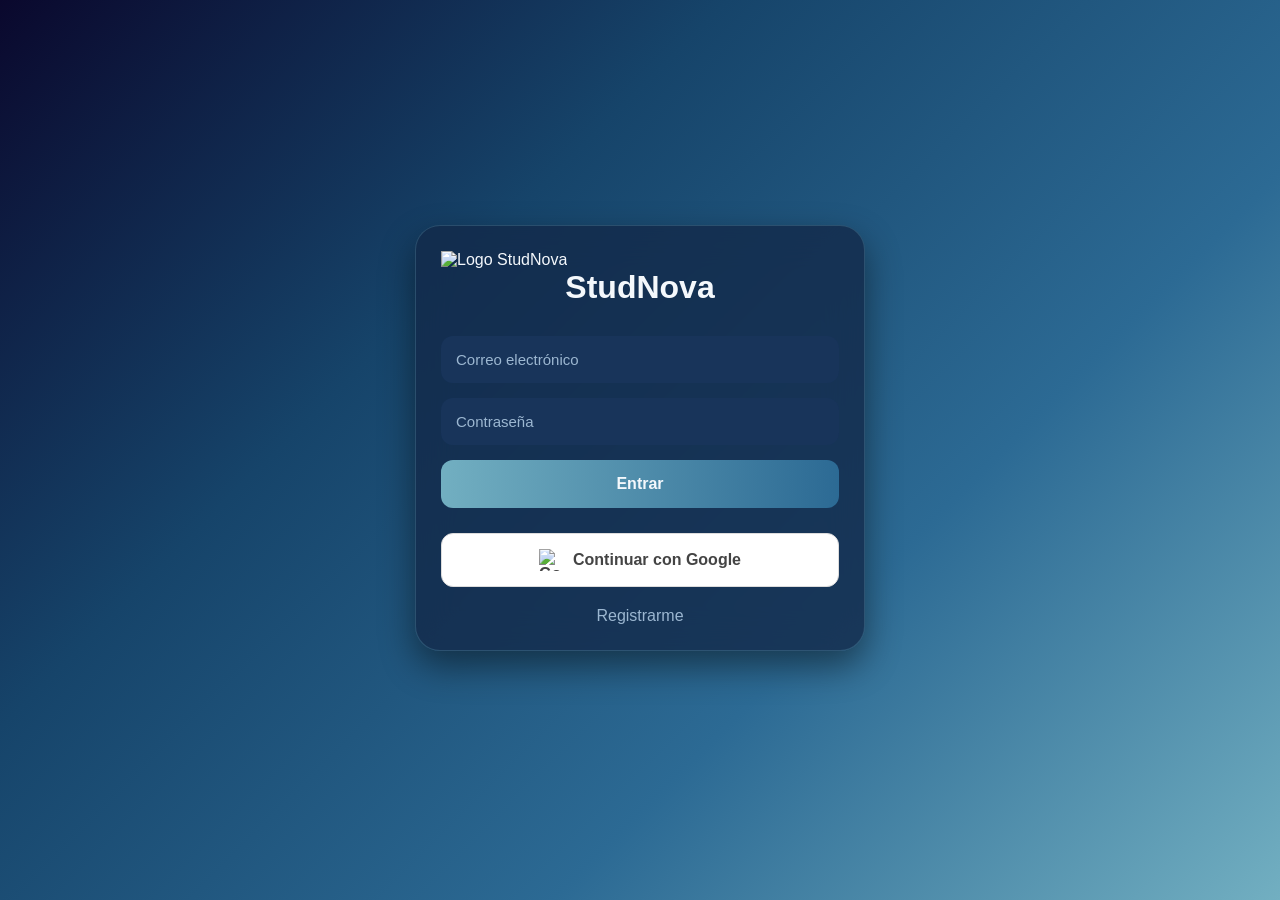
==== login/login.html @ df1944ea "nose" ====
<!DOCTYPE html>
<html lang="es">
<head>
    <meta charset="UTF-8">
    <meta name="viewport" content="width=device-width, initial-scale=1.0">
    <title>StudNova — Iniciar sesión</title>
    <link rel="stylesheet" href="login.css">
    <script src="https://accounts.google.com/gsi/client" async defer></script>
</head>
<body>
    <div class="container">
        <div class="form-container active" id="login">
            <img src="image.png" alt="Logo StudNova" width="50" height="50" class="logo">
            <br>
            <h2>StudNova</h2>
            <p id="loginMensaje" class="form-mensaje"></p>
            <form id="formLogin">
                <input type="email" id="loginCorreo" placeholder="Correo electrónico" required>
                <input type="password" id="loginPassword" placeholder="Contraseña" required maxlength="10">
                <button type="submit">Entrar</button>
                <button type="button" id="btnGoogle" class="google-btn">
                    <img src="https://www.svgrepo.com/show/475656/google-color.svg" alt="Google" width="20">
                    Continuar con Google
                </button>
            </form>
            <div class="links">
                <a href="#" onclick="mostrarFormulario('register'); return false;">Registrarme</a>
            </div>
        </div>

        <div class="form-container" id="register">
            <h2>Registrarme</h2>
            <p id="registerMensaje" class="form-mensaje error" hidden></p>
            <form id="formRegister">
                <input type="text" id="registerNombre" placeholder="Nombre completo" required>
                <input type="email" id="registerCorreo" placeholder="Correo electrónico" required>
                <input type="password" id="registerPassword" placeholder="Contraseña (máx. 10)" required maxlength="10">
                <button type="submit">Crear cuenta</button>
            </form>
            <div class="links">
                <a href="#" onclick="mostrarFormulario('login'); return false;">Ya tengo cuenta</a>
            </div>
        </div>
    </div>

    <script src="login.js"></script>

    <script>
      
  const GOOGLE_CLIENT_ID = "625376533141-3vug0hb9n3u6kqqk7gmi7g7cf1nfo6ql.apps.googleusercontent.com";

  let tokenClient;

  function handleGoogleResponse(user) {
    localStorage.setItem("user", JSON.stringify(user));
    localStorage.setItem("userEmail", user.email);
    localStorage.setItem("userName", user.name);
    localStorage.setItem("userPhoto", user.picture);
    localStorage.setItem("isLoggedIn", "true");
    localStorage.setItem("loginMethod", "google");
    document.getElementById("loginMensaje").textContent = "¡Bienvenido " + user.name + "!";
    document.getElementById("loginMensaje").style.color = "lightgreen";
    setTimeout(() => {
        window.location.href = "/ia/interfaz.html";
    }, 800);
  }

  window.onload = () => {
    // Inicializa el cliente que abre POPUP siempre
    tokenClient = google.accounts.oauth2.initTokenClient({
      client_id: GOOGLE_CLIENT_ID,
      scope: "email profile openid",
      callback: async (tokenResponse) => {
        // Con el token pedimos los datos del usuario
        const res = await fetch("https://www.googleapis.com/oauth2/v3/userinfo", {
          headers: { Authorization: `Bearer ${tokenResponse.access_token}` }
        });
        const user = await res.json();
        handleGoogleResponse(user);
      },
    });

    document.getElementById("btnGoogle").addEventListener("click", () => {
      tokenClient.requestAccessToken(); // Esto SI abre el coso de Google
    });
  };
</script>
</body>
</html>
---- login/login.css ----
@import url('https://fonts.googleapis.com/css2?family=SN+Pro:ital,wght@0,200..900;1,200..900&display=swap');

:root{
    --bg-dark: #0A082D;
    --primary: #16446A;
    --secondary: #72AFC1;
    --accent: #2C6A94;
    --card: rgba(18, 40, 72, 0.78);
    --input: #18345A;
    --border: rgba(114,175,193,.25);
    --text: #F4F8FC;
    --text2: #9CB7D1;
    --shadow: rgba(0,0,0,.45);
}

*{
    margin:0;
    padding:0;
    box-sizing:border-box;
    font-family: "SN Pro", sans-serif;
}

body{
    min-height:100vh;
    display:flex;
    justify-content:center;
    align-items:center;
    background:linear-gradient(
        135deg,
        var(--bg-dark),
        var(--primary),
        var(--accent),
        var(--secondary)
    );
}

.container{
    width:450px;
    min-height:570px;
    position:relative;
    padding-top:60px;
}

.form-container{
    position:absolute;
    width:100%;
    background:var(--card);
    backdrop-filter:blur(18px);
    border:1px solid var(--border);
    border-radius:25px;
    padding:25px;
    color:var(--text);
    opacity:0;
    transform:translateY(50px);
    pointer-events:none;
    transition:.5s ease;
    box-shadow:0 15px 35px var(--shadow);
}

.form-container.active{
    opacity:1;
    transform:translateY(0);
    pointer-events:auto;
}

h2{
    text-align:center;
    margin-bottom:30px;
    font-size:2rem;
    color:var(--text);
}

form{
    display:flex;
    flex-direction:column;
    gap:15px;
}

input{
    padding:15px;
    border:none;
    outline:none;
    border-radius:12px;
    background:var(--input);
    color:var(--text);
    font-size:15px;
}

input::placeholder{
    color:var(--text2);
}

button{
    padding:15px;
    border:none;
    border-radius:12px;
    font-size:16px;
    font-weight:bold;
    cursor:pointer;
    color:var(--text);
    background:linear-gradient(
        90deg,
        var(--secondary),
        var(--accent)
    );
    transition:.3s;
}

button:hover{
    transform:translateY(-3px);
    box-shadow:0 15px 35px var(--shadow);
}

.links{
    margin-top:20px;
    display:flex;
    flex-direction:column;
    gap:10px;
    text-align:center;
}

.links a{
    color:var(--text2);
    text-decoration:none;
    transition:.3s;
}

.links a:hover{
    color:var(--secondary);
}

.form-mensaje {
    text-align: center;
    margin-bottom: 12px;
    font-size: 0.9rem;
}

.form-mensaje.error {
    color: #E9938A;
}

.google-btn{
    margin-top:10px;
    display:flex;
    justify-content:center;
    align-items:center;
    gap:12px;

    background:#ffffff;
    color:#444;

    border:1px solid #dcdcdc;

    font-weight:600;
}

.google-btn img{
    width:22px;
    height:22px;
}

.google-btn:hover{
    background:#f7f7f7;
    color:#111;
}
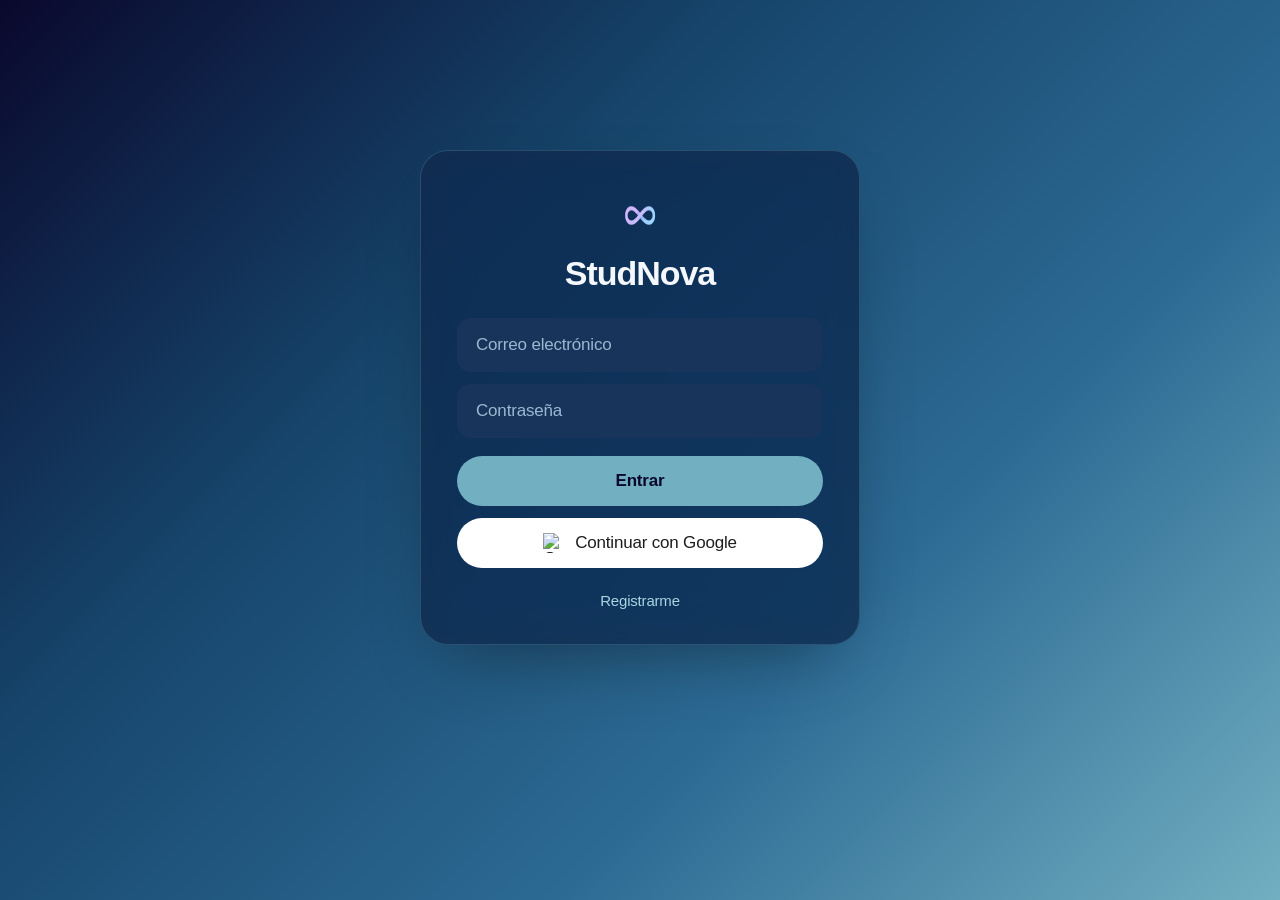
==== commit a4ca85e8: "nose" ====
--- a/login/login.html
+++ b/login/login.html
@@ -16,7 +16,7 @@
             <p id="loginMensaje" class="form-mensaje"></p>
             <form id="formLogin">
                 <input type="email" id="loginCorreo" placeholder="Correo electrónico" required>
-                <input type="password" id="loginPassword" placeholder="Contraseña" required maxlength="10">
+                <input type="password" id="loginPassword" placeholder="Contraseña" required>
                 <button type="submit">Entrar</button>
                 <button type="button" id="btnGoogle" class="google-btn">
                     <img src="https://www.svgrepo.com/show/475656/google-color.svg" alt="Google" width="20">
@@ -34,7 +34,7 @@
             <form id="formRegister">
                 <input type="text" id="registerNombre" placeholder="Nombre completo" required>
                 <input type="email" id="registerCorreo" placeholder="Correo electrónico" required>
-                <input type="password" id="registerPassword" placeholder="Contraseña (máx. 10)" required maxlength="10">
+                <input type="password" id="registerPassword" placeholder="Contraseña" required>
                 <button type="submit">Crear cuenta</button>
             </form>
             <div class="links">
@@ -51,39 +51,96 @@
 
   let tokenClient;
 
-  function handleGoogleResponse(user) {
-    localStorage.setItem("user", JSON.stringify(user));
-    localStorage.setItem("userEmail", user.email);
-    localStorage.setItem("userName", user.name);
-    localStorage.setItem("userPhoto", user.picture);
-    localStorage.setItem("isLoggedIn", "true");
-    localStorage.setItem("loginMethod", "google");
-    document.getElementById("loginMensaje").textContent = "¡Bienvenido " + user.name + "!";
-    document.getElementById("loginMensaje").style.color = "lightgreen";
-    setTimeout(() => {
+  async function handleGoogleResponse(user) {
+    const mensaje = document.getElementById("loginMensaje");
+    if (mensaje) {
+      mensaje.hidden = false;
+      mensaje.textContent = "Sincronizando cuenta con StudNova...";
+      mensaje.style.color = "#93c5fd";
+    }
+
+    try {
+      const apiUrl = (typeof API_URL !== 'undefined') ? API_URL : ((window.location.port === "8000" || window.location.port === "") ? "" : "http://127.0.0.1:8000");
+      const resBackend = await fetch(`${apiUrl}/usuario/google`, {
+        method: "POST",
+        headers: { "Content-Type": "application/json" },
+        body: JSON.stringify({
+          nombre: user.name,
+          correo: user.email,
+          google_id: user.sub,
+          foto: user.picture
+        })
+      });
+
+      if (!resBackend.ok) {
+        let detalle = "";
+        try { const errJson = await resBackend.json(); detalle = errJson.detail; } catch (e) { detalle = await resBackend.text(); }
+        throw new Error(detalle || "No se pudo registrar la cuenta en el servidor.");
+      }
+
+      const usuarioBD = await resBackend.json();
+
+      // Guardar sesión completa en localStorage con el id_usuario real de PostgreSQL
+      guardarSesion(usuarioBD);
+      localStorage.setItem("id_usuario", usuarioBD.id_usuario);
+      localStorage.setItem("userPhoto", user.picture || "");
+      localStorage.setItem("loginMethod", "google");
+
+      if (mensaje) {
+        mensaje.textContent = "¡Bienvenido " + usuarioBD.nombre + "!";
+        mensaje.style.color = "lightgreen";
+      }
+
+      setTimeout(() => {
         window.location.href = "/ia/interfaz.html";
-    }, 800);
+      }, 600);
+
+    } catch (err) {
+      console.error("Error al conectar con el servidor:", err);
+      if (mensaje) {
+        mensaje.hidden = false;
+        mensaje.textContent = "Error al sincronizar: " + err.message;
+        mensaje.style.color = "#E9938A";
+      }
+    }
   }
 
-  window.onload = () => {
-    // Inicializa el cliente que abre POPUP siempre
-    tokenClient = google.accounts.oauth2.initTokenClient({
-      client_id: GOOGLE_CLIENT_ID,
-      scope: "email profile openid",
-      callback: async (tokenResponse) => {
-        // Con el token pedimos los datos del usuario
-        const res = await fetch("https://www.googleapis.com/oauth2/v3/userinfo", {
-          headers: { Authorization: `Bearer ${tokenResponse.access_token}` }
-        });
-        const user = await res.json();
-        handleGoogleResponse(user);
-      },
+  function abrirGoogleAuth() {
+    if (typeof google === 'undefined' || !google.accounts || !google.accounts.oauth2) {
+      alert("El servicio de Google aún se está conectando. Por favor espera unos segundos e intenta nuevamente.");
+      return;
+    }
+    if (!tokenClient) {
+      tokenClient = google.accounts.oauth2.initTokenClient({
+        client_id: GOOGLE_CLIENT_ID,
+        scope: "email profile openid",
+        callback: async (tokenResponse) => {
+          if (tokenResponse.error) {
+            console.error("Error al obtener token de Google:", tokenResponse);
+            return;
+          }
+          try {
+            const res = await fetch("https://www.googleapis.com/oauth2/v3/userinfo", {
+              headers: { Authorization: `Bearer ${tokenResponse.access_token}` }
+            });
+            const user = await res.json();
+            handleGoogleResponse(user);
+          } catch (e) {
+            console.error("Error obteniendo datos de usuario Google:", e);
+          }
+        },
+      });
+    }
+    tokenClient.requestAccessToken({ prompt: 'select_account' });
+  }
+
+  const btnGoogle = document.getElementById("btnGoogle");
+  if (btnGoogle) {
+    btnGoogle.addEventListener("click", (e) => {
+      e.preventDefault();
+      abrirGoogleAuth();
     });
-
-    document.getElementById("btnGoogle").addEventListener("click", () => {
-      tokenClient.requestAccessToken(); // Esto SI abre el coso de Google
-    });
-  };
+  }
 </script>
 </body>
-</html>+</html>
--- a/login/login.css
+++ b/login/login.css
@@ -1,4 +1,11 @@
-@import url('https://fonts.googleapis.com/css2?family=SN+Pro:ital,wght@0,200..900;1,200..900&display=swap');
+/* ============================================================
+   StudNova — login.css
+   Estilo inspirado en apple.com (tipografía del sistema, bordes
+   muy redondeados, campos rellenos, botones píldora) conservando
+   la colorimetría original: azul marino → turquesa.
+
+   No necesita cambios en login.html ni en login.js.
+   ============================================================ */
 
 :root{
     --bg-dark: #0A082D;
@@ -11,20 +18,36 @@
     --text: #F4F8FC;
     --text2: #9CB7D1;
     --shadow: rgba(0,0,0,.45);
+
+    --coral-soft: #A9D6E0;
+    --font: -apple-system, BlinkMacSystemFont, "SF Pro Display", "SF Pro Text",
+            "Inter", "Segoe UI", "Helvetica Neue", Helvetica, Arial, sans-serif;
 }
 
 *{
     margin:0;
     padding:0;
     box-sizing:border-box;
-    font-family: "SN Pro", sans-serif;
-}
+}
+
+[hidden]{ display:none !important; }
+
+html{ color-scheme:dark; }
 
 body{
     min-height:100vh;
+    min-height:100dvh;
     display:flex;
     justify-content:center;
     align-items:center;
+    padding:24px 16px;
+    font-family:var(--font);
+    font-size:17px;
+    line-height:1.47;
+    letter-spacing:-0.011em;
+    color:var(--text);
+    -webkit-font-smoothing:antialiased;
+    -moz-osx-font-smoothing:grayscale;
     background:linear-gradient(
         135deg,
         var(--bg-dark),
@@ -32,87 +55,192 @@
         var(--accent),
         var(--secondary)
     );
+    background-attachment:fixed;
+}
+
+::selection{ background:var(--coral-soft); color:var(--bg-dark); }
+
+button, input{
+    font-family:inherit;
+    letter-spacing:inherit;
+}
+
+/* ================= CONTENEDOR ================= */
+@keyframes rise{
+    from{ opacity:0; transform:translateY(16px); }
+    to{ opacity:1; transform:none; }
 }
 
 .container{
-    width:450px;
-    min-height:570px;
+    width:100%;
+    max-width:440px;
+    min-height:600px;
     position:relative;
-    padding-top:60px;
-}
-
+    animation:rise .8s cubic-bezier(.2,.7,.2,1) both;
+}
+
+/* ================= TARJETAS (login / registro) ================= */
 .form-container{
     position:absolute;
+    top:0; left:0;
     width:100%;
     background:var(--card);
-    backdrop-filter:blur(18px);
+    -webkit-backdrop-filter:blur(24px) saturate(160%);
+    backdrop-filter:blur(24px) saturate(160%);
     border:1px solid var(--border);
-    border-radius:25px;
-    padding:25px;
-    color:var(--text);
+    border-radius:28px;
+    padding:40px 36px 32px;
+    color:var(--text);
+    box-shadow:0 30px 70px -30px var(--shadow);
+
     opacity:0;
-    transform:translateY(50px);
+    visibility:hidden;
+    transform:translateY(40px);
     pointer-events:none;
-    transition:.5s ease;
-    box-shadow:0 15px 35px var(--shadow);
+    transition:opacity .5s cubic-bezier(.2,.7,.2,1),
+               transform .5s cubic-bezier(.2,.7,.2,1),
+               visibility 0s linear .5s;
 }
 
 .form-container.active{
     opacity:1;
+    visibility:visible;
     transform:translateY(0);
     pointer-events:auto;
-}
+    transition-delay:0s;
+}
+
+/* Logo */
+.logo{
+    display:block;
+    margin:0 auto 14px;
+    border-radius:14px;
+}
+.form-container br{ display:none; }
 
 h2{
     text-align:center;
-    margin-bottom:30px;
-    font-size:2rem;
-    color:var(--text);
-}
-
+    margin-bottom:26px;
+    font-size:34px;
+    font-weight:700;
+    line-height:1.1;
+    letter-spacing:-0.03em;
+    color:var(--text);
+}
+
+/* ================= MENSAJES ================= */
+.form-mensaje{
+    text-align:center;
+    margin-bottom:18px;
+    padding:10px 14px;
+    border-radius:14px;
+    background:rgba(244,248,252,0.06);
+    font-size:14px;
+    line-height:1.4;
+}
+.form-mensaje:empty{ display:none; }
+
+.form-mensaje.error{
+    color:#E9938A;
+    background:rgba(233,147,138,0.12);
+}
+
+/* ================= FORMULARIO ================= */
 form{
     display:flex;
     flex-direction:column;
-    gap:15px;
+    gap:12px;
 }
 
 input{
-    padding:15px;
-    border:none;
+    width:100%;
+    padding:16px 18px;
+    border:1px solid transparent;
     outline:none;
-    border-radius:12px;
+    border-radius:14px;
     background:var(--input);
     color:var(--text);
-    font-size:15px;
+    font-size:17px;
+    transition:border-color .2s ease, box-shadow .2s ease, background .2s ease;
 }
 
 input::placeholder{
     color:var(--text2);
 }
 
+input:focus{
+    border-color:var(--secondary);
+    box-shadow:0 0 0 4px rgba(114,175,193,0.22);
+}
+
+/* Autocompletado del navegador: mantiene el fondo oscuro */
+input:-webkit-autofill,
+input:-webkit-autofill:hover,
+input:-webkit-autofill:focus{
+    -webkit-text-fill-color:var(--text);
+    -webkit-box-shadow:0 0 0 100px var(--input) inset;
+    caret-color:var(--text);
+    transition:background-color 9999s ease 0s;
+}
+
+/* ================= BOTONES (píldora) ================= */
 button{
-    padding:15px;
+    padding:15px 22px;
     border:none;
-    border-radius:12px;
-    font-size:16px;
-    font-weight:bold;
+    border-radius:980px;
+    font-size:17px;
+    font-weight:600;
     cursor:pointer;
-    color:var(--text);
-    background:linear-gradient(
-        90deg,
-        var(--secondary),
-        var(--accent)
-    );
-    transition:.3s;
+    color:var(--bg-dark);
+    background:var(--secondary);
+    transition:background .25s ease, transform .2s ease, box-shadow .25s ease;
 }
 
 button:hover{
-    transform:translateY(-3px);
-    box-shadow:0 15px 35px var(--shadow);
-}
-
+    background:var(--coral-soft);
+}
+
+button:active{
+    transform:scale(0.98);
+}
+
+form > button[type="submit"]{
+    margin-top:6px;
+}
+
+button:focus-visible,
+a:focus-visible{
+    outline:2px solid var(--coral-soft);
+    outline-offset:3px;
+}
+
+/* Botón de Google */
+.google-btn{
+    margin-top:0;
+    display:flex;
+    justify-content:center;
+    align-items:center;
+    gap:12px;
+
+    background:#ffffff;
+    color:#1d1d1f;
+    font-weight:500;
+    border:none;
+}
+
+.google-btn img{
+    width:20px;
+    height:20px;
+}
+
+.google-btn:hover{
+    background:#f2f4f7;
+    color:#000;
+}
+
+/* ================= ENLACES ================= */
 .links{
-    margin-top:20px;
+    margin-top:22px;
     display:flex;
     flex-direction:column;
     gap:10px;
@@ -120,46 +248,27 @@
 }
 
 .links a{
-    color:var(--text2);
+    color:var(--coral-soft);
+    font-size:15px;
     text-decoration:none;
-    transition:.3s;
+    transition:color .2s ease;
 }
 
 .links a:hover{
-    color:var(--secondary);
-}
-
-.form-mensaje {
-    text-align: center;
-    margin-bottom: 12px;
-    font-size: 0.9rem;
-}
-
-.form-mensaje.error {
-    color: #E9938A;
-}
-
-.google-btn{
-    margin-top:10px;
-    display:flex;
-    justify-content:center;
-    align-items:center;
-    gap:12px;
-
-    background:#ffffff;
-    color:#444;
-
-    border:1px solid #dcdcdc;
-
-    font-weight:600;
-}
-
-.google-btn img{
-    width:22px;
-    height:22px;
-}
-
-.google-btn:hover{
-    background:#f7f7f7;
-    color:#111;
-}
+    color:var(--text);
+    text-decoration:underline;
+    text-underline-offset:4px;
+}
+
+/* ================= RESPONSIVE ================= */
+@media (max-width:480px){
+    body{ padding:16px 12px; }
+    .container{ min-height:580px; }
+    .form-container{ padding:32px 22px 26px; border-radius:24px; }
+    h2{ font-size:30px; margin-bottom:22px; }
+    input{ font-size:16px; }   /* evita el zoom automático en iPhone */
+}
+
+@media (prefers-reduced-motion: reduce){
+    *{ transition:none !important; animation:none !important; }
+}
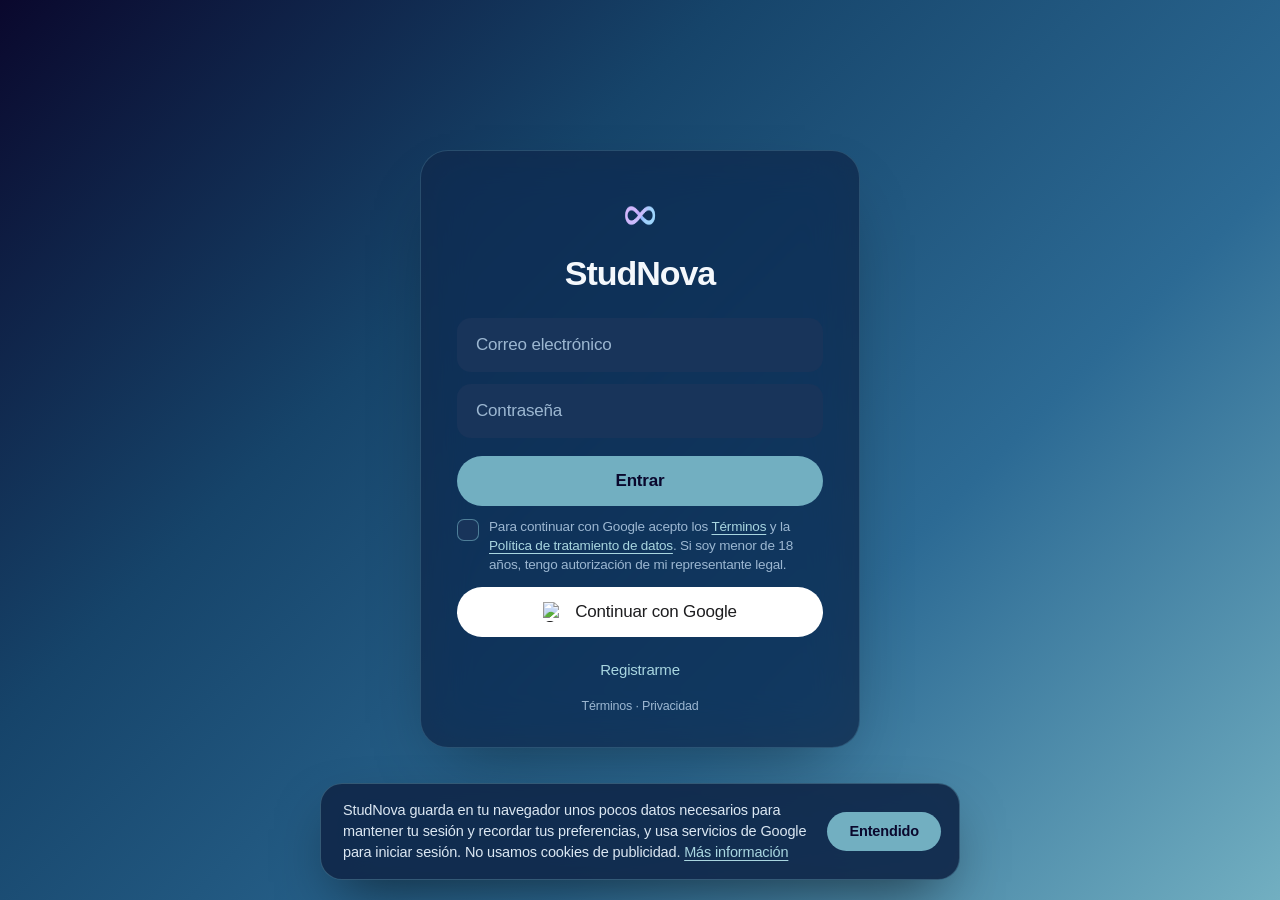
==== commit cf905426: "arreglo login" ====
--- a/login/login.html
+++ b/login/login.html
@@ -18,6 +18,16 @@
                 <input type="email" id="loginCorreo" placeholder="Correo electrónico" required>
                 <input type="password" id="loginPassword" placeholder="Contraseña" required>
                 <button type="submit">Entrar</button>
+
+                <!-- NUEVO: solo se pide para crear cuenta con Google (se oculta si ya la aceptó antes) -->
+                <label class="aceptar" id="googleAceptaWrap">
+                    <input type="checkbox" id="googleAcepto">
+                    <span>Para continuar con Google acepto los
+                        <a href="/legal/terminos.html" target="_blank" rel="noopener">Términos</a> y la
+                        <a href="/legal/privacidad.html" target="_blank" rel="noopener">Política de tratamiento de datos</a>.
+                        Si soy menor de 18 años, tengo autorización de mi representante legal.</span>
+                </label>
+
                 <button type="button" id="btnGoogle" class="google-btn">
                     <img src="https://www.svgrepo.com/show/475656/google-color.svg" alt="Google" width="20">
                     Continuar con Google
@@ -26,6 +36,10 @@
             <div class="links">
                 <a href="#" onclick="mostrarFormulario('register'); return false;">Registrarme</a>
             </div>
+            <p class="login-legal">
+                <a href="/legal/terminos.html" target="_blank" rel="noopener">Términos</a> ·
+                <a href="/legal/privacidad.html" target="_blank" rel="noopener">Privacidad</a>
+            </p>
         </div>
 
         <div class="form-container" id="register">
@@ -35,18 +49,32 @@
                 <input type="text" id="registerNombre" placeholder="Nombre completo" required>
                 <input type="email" id="registerCorreo" placeholder="Correo electrónico" required>
                 <input type="password" id="registerPassword" placeholder="Contraseña" required>
+
+                <!-- NUEVO: consentimiento expreso (no viene marcada de antemano) -->
+                <label class="aceptar" id="registerAceptaWrap">
+                    <input type="checkbox" id="registerAcepto" required>
+                    <span>Acepto los
+                        <a href="/legal/terminos.html" target="_blank" rel="noopener">Términos</a> y la
+                        <a href="/legal/privacidad.html" target="_blank" rel="noopener">Política de tratamiento de datos</a>.
+                        Si soy menor de 18 años, tengo autorización de mi representante legal.</span>
+                </label>
+
                 <button type="submit">Crear cuenta</button>
             </form>
             <div class="links">
                 <a href="#" onclick="mostrarFormulario('login'); return false;">Ya tengo cuenta</a>
             </div>
+            <p class="login-legal">
+                <a href="/legal/terminos.html" target="_blank" rel="noopener">Términos</a> ·
+                <a href="/legal/privacidad.html" target="_blank" rel="noopener">Privacidad</a>
+            </p>
         </div>
     </div>
 
     <script src="login.js"></script>
 
     <script>
-      
+
   const GOOGLE_CLIENT_ID = "625376533141-3vug0hb9n3u6kqqk7gmi7g7cf1nfo6ql.apps.googleusercontent.com";
 
   let tokenClient;
@@ -68,7 +96,10 @@
           nombre: user.name,
           correo: user.email,
           google_id: user.sub,
-          foto: user.picture
+          foto: user.picture,
+          // NUEVO: constancia del consentimiento (el backend la guarda con fecha)
+          acepto_terminos: true,
+          version_politica: VERSION_POLITICA
         })
       });
 
@@ -82,6 +113,7 @@
 
       // Guardar sesión completa en localStorage con el id_usuario real de PostgreSQL
       guardarSesion(usuarioBD);
+      guardarConsentimiento();
       localStorage.setItem("id_usuario", usuarioBD.id_usuario);
       localStorage.setItem("userPhoto", user.picture || "");
       localStorage.setItem("loginMethod", "google");
@@ -106,6 +138,9 @@
   }
 
   function abrirGoogleAuth() {
+    // NUEVO: sin aceptación expresa no se abre Google
+    if (!requerirConsentimientoGoogle()) return;
+
     if (typeof google === 'undefined' || !google.accounts || !google.accounts.oauth2) {
       alert("El servicio de Google aún se está conectando. Por favor espera unos segundos e intenta nuevamente.");
       return;
@@ -142,5 +177,8 @@
     });
   }
 </script>
+
+    <!-- Aviso de cookies y almacenamiento (una sola vez) -->
+    <script src="/legal/aviso-almacenamiento.js" defer></script>
 </body>
-</html>
+</html>
--- a/login/login.css
+++ b/login/login.css
@@ -271,4 +271,69 @@
 
 @media (prefers-reduced-motion: reduce){
     *{ transition:none !important; animation:none !important; }
+}
+
+/* ============================================================
+   ACEPTACIÓN DE TÉRMINOS Y POLÍTICA DE DATOS (consentimiento)
+   ============================================================ */
+.aceptar{
+    display:flex;
+    gap:10px;
+    align-items:flex-start;
+    text-align:left;
+    font-size:13.5px;
+    line-height:1.4;
+    color:var(--text2);
+    cursor:pointer;
+}
+.aceptar[hidden]{ display:none; }
+
+/* casilla redonda y limpia (anula el estilo global de los input) */
+.aceptar input[type="checkbox"]{
+    -webkit-appearance:none;
+    appearance:none;
+    width:22px;
+    height:22px;
+    padding:0;
+    flex-shrink:0;
+    margin-top:1px;
+    border-radius:7px;
+    border:1.5px solid rgba(114,175,193,0.6);
+    background:var(--input);
+    cursor:pointer;
+    transition:background .2s ease, border-color .2s ease, box-shadow .2s ease;
+}
+.aceptar input[type="checkbox"]:checked{
+    background:var(--secondary) url("data:image/svg+xml,%3Csvg xmlns='http://www.w3.org/2000/svg' viewBox='0 0 16 16'%3E%3Cpath d='M3.5 8.5l3 3 6-7' fill='none' stroke='%230A082D' stroke-width='2' stroke-linecap='round' stroke-linejoin='round'/%3E%3C/svg%3E") center / 14px no-repeat;
+    border-color:var(--secondary);
+}
+.aceptar a{
+    color:var(--coral-soft);
+    text-underline-offset:3px;
+}
+.aceptar a:hover{ color:var(--text); }
+
+/* si intenta continuar sin aceptar */
+.aceptar.con-error{ color:#E9938A; }
+.aceptar.con-error input[type="checkbox"]{
+    border-color:#E9938A;
+    box-shadow:0 0 0 4px rgba(233,147,138,0.18);
+}
+
+/* enlaces legales al pie de cada tarjeta */
+.login-legal{
+    margin-top:16px;
+    text-align:center;
+    font-size:12.5px;
+    color:var(--text2);
+}
+.login-legal a{
+    color:var(--text2);
+    text-decoration:none;
+    transition:color .2s ease;
+}
+.login-legal a:hover{
+    color:var(--text);
+    text-decoration:underline;
+    text-underline-offset:3px;
 }
